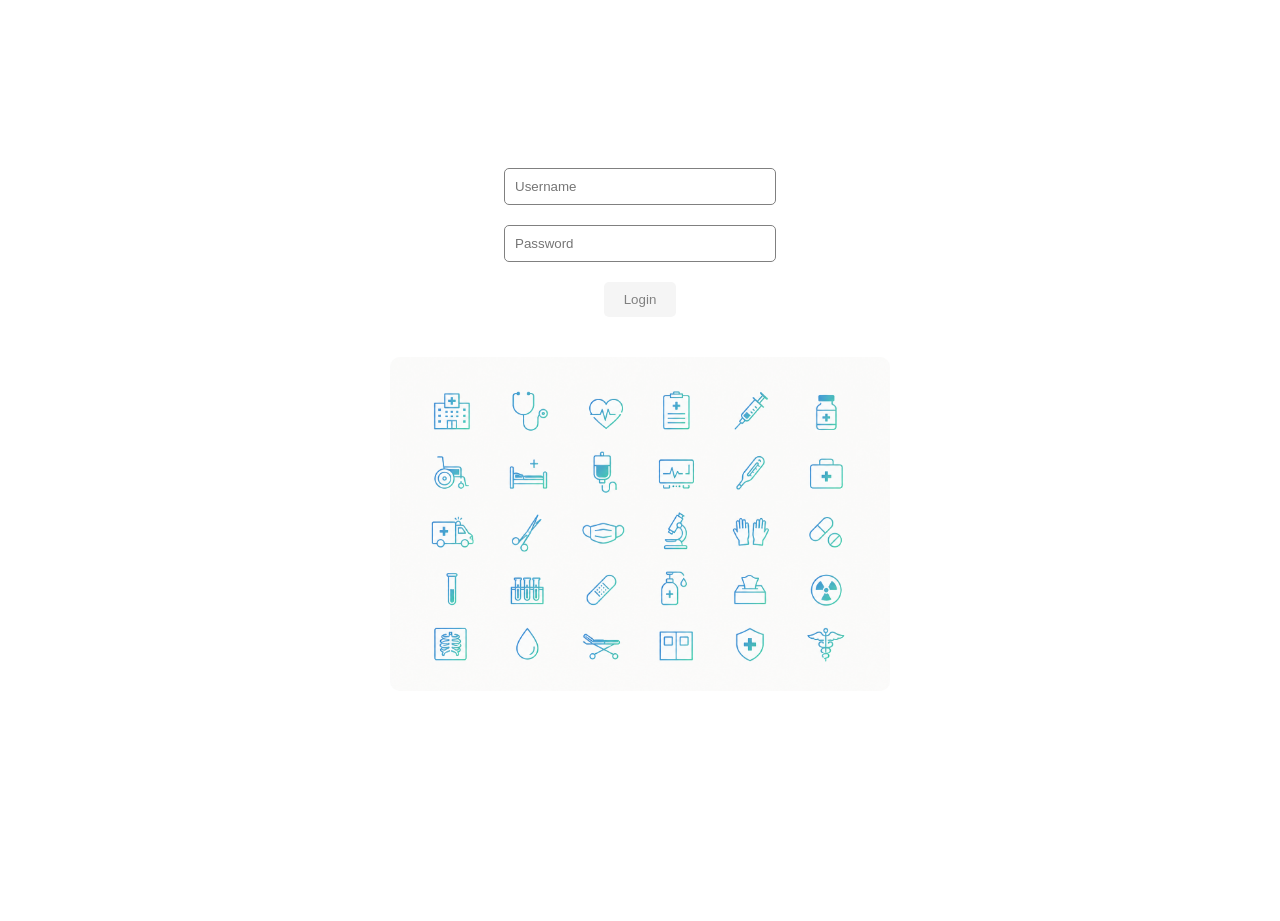
==== login.html @ 6c41de46 "added login page" ====
<!doctype html>
<html lang="en">
  <head>
    <meta charset="UTF-8" />
    <meta name="viewport" content="width=device-width, initial-scale=1.0" />
    <title>Health Care System</title>
    <style>
      body {
        background-image: url("Hero 1.png");
        background-size: cover;
        background-repeat: no-repeat;
        background-position: center;
        height: 100vh;
        margin: 0;
      }
    </style>
    <style>
      .title {
        text-align: center;
      }
    </style>
    <style>
      .white-text {
        color: white;
      }
    </style>
    <style>
      body {
        background-image: url("Hero 1.png");
      }
    </style>
    <style>
      .custom-font {
        font-family: "Italiana", sans-serif;
      }
    </style>
    <style>
      .container {
        text-align: center;
        margin-top: 100px;
      }

      button {
        padding: 5px 20px;
        margin: 10px;
        border-radius: 5px;
      }
    </style>
    <style>
      .image-container {
        text-align: center;
      }

      img {
        width: 500px;
        border-radius: 10px;
        margin-top: 30px;
      }
    </style>
    <style>
      .login-box {
        text-align: center;
        margin-top: 100px;
      }

      input {
        padding: 10px;
        width: 250px;
        margin: 10px;
        border-radius: 5px;
        border: 1px solid gray;
      }

      button {
        padding: 10px 20px;
        border: none;
        border-radius: 5px;
        background-color: whitesmoke;
        color: grey;
        cursor: pointer;
      }
    </style>
  </head>
  <body>
    <h1 class="title white-text custom-font">
      Welcome to the Health Care System
    </h1>
    <div class="login-box">
      <input type="text" placeholder="Username" /><br />
      <input type="password" placeholder="Password" /><br />
      <button>Login</button>
    </div>
    <div class="image-container">
      <img src="H Img.png" alt="Photo" />
    </div>
  </body>
</html>
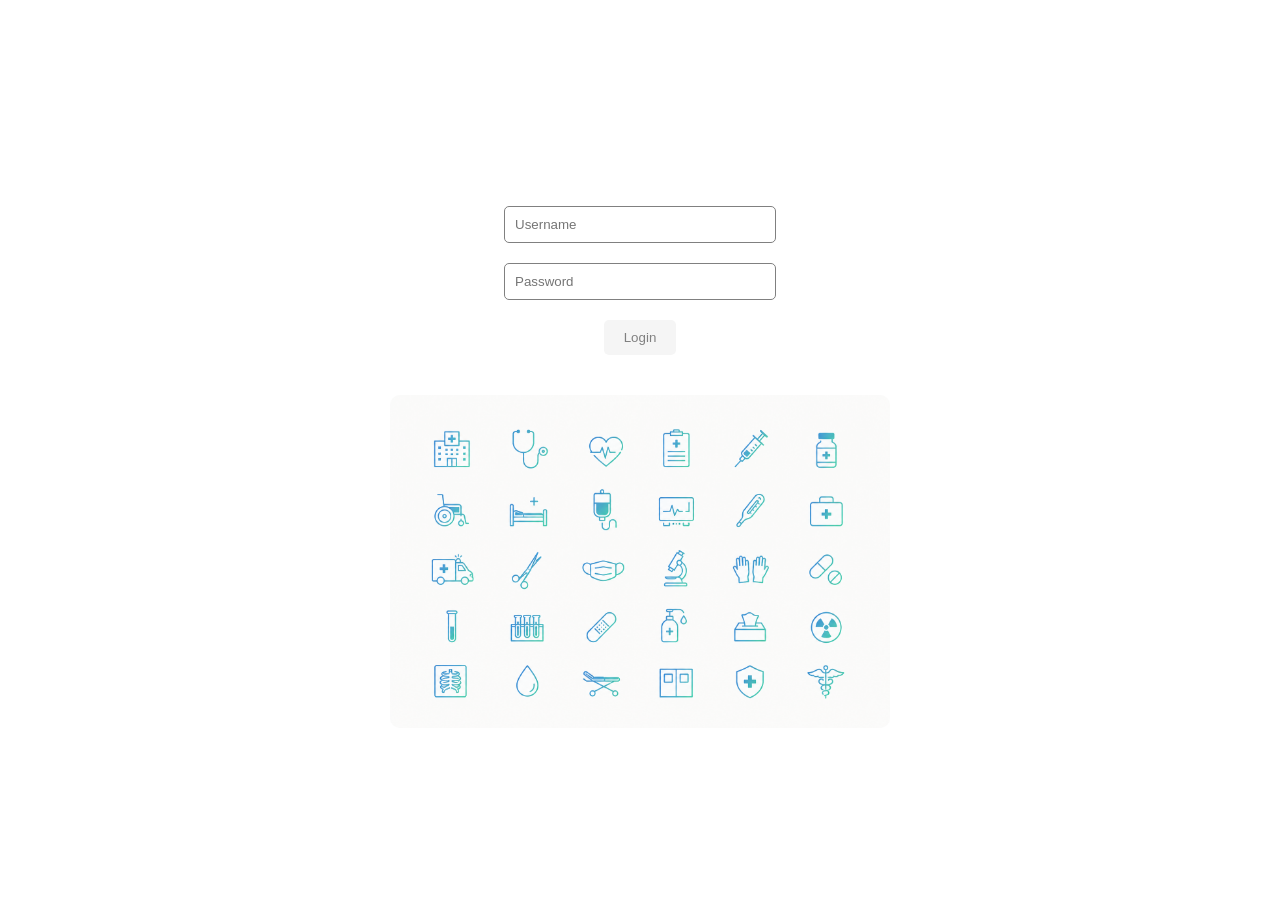
==== commit 2c4125ac: "updated index and login page" ====
--- a/login.html
+++ b/login.html
@@ -13,28 +13,23 @@
         height: 100vh;
         margin: 0;
       }
-    </style>
-    <style>
+
       .title {
         text-align: center;
       }
-    </style>
-    <style>
+
       .white-text {
         color: white;
       }
-    </style>
-    <style>
+
       body {
         background-image: url("Hero 1.png");
       }
-    </style>
-    <style>
+
       .custom-font {
         font-family: "Italiana", sans-serif;
       }
-    </style>
-    <style>
+
       .container {
         text-align: center;
         margin-top: 100px;
@@ -45,8 +40,7 @@
         margin: 10px;
         border-radius: 5px;
       }
-    </style>
-    <style>
+
       .image-container {
         text-align: center;
       }
@@ -56,8 +50,7 @@
         border-radius: 10px;
         margin-top: 30px;
       }
-    </style>
-    <style>
+
       .login-box {
         text-align: center;
         margin-top: 100px;
@@ -85,6 +78,7 @@
     <h1 class="title white-text custom-font">
       Welcome to the Health Care System
     </h1>
+    <h5 class="title white-text custom-font">For the People</h5>
     <div class="login-box">
       <input type="text" placeholder="Username" /><br />
       <input type="password" placeholder="Password" /><br />
